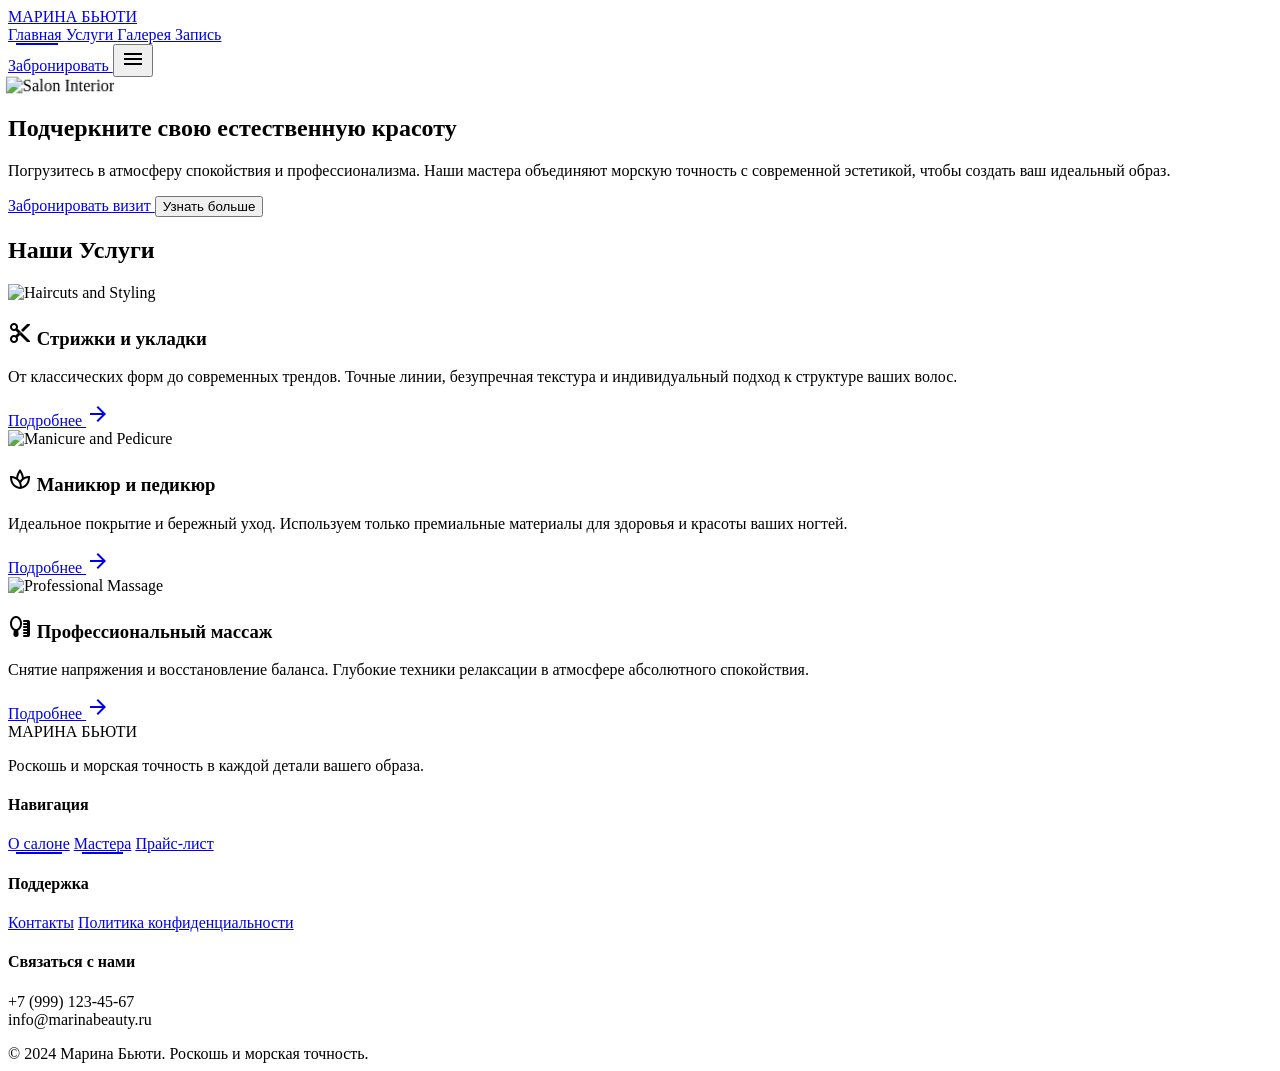
==== index.html @ 4a27c6b5 "Initial commit: МАРИНА БЬЮТИ static site + SuperDesign-inspired motion layer" ====
<!DOCTYPE html>

<html lang="ru"><head>
<meta charset="utf-8"/>
<meta content="width=device-width, initial-scale=1.0" name="viewport"/>
<title>МАРИНА БЬЮТИ | Роскошь и морская точность</title>
<!-- Fonts -->
<link href="https://fonts.googleapis.com" rel="preconnect"/>
<link crossorigin="" href="https://fonts.gstatic.com" rel="preconnect"/>
<link href="https://fonts.googleapis.com/css2?family=Manrope:wght@400;600;700;800&amp;display=swap" rel="stylesheet"/>
<!-- Material Symbols -->
<link href="https://fonts.googleapis.com/css2?family=Material+Symbols+Outlined:wght,FILL@100..700,0..1&amp;display=swap" rel="stylesheet"/>
<link href="https://fonts.googleapis.com/css2?family=Material+Symbols+Outlined:wght,FILL@100..700,0..1&amp;display=swap" rel="stylesheet"/>
<!-- Tailwind CSS -->
<script src="https://cdn.tailwindcss.com?plugins=forms,container-queries"></script>
<!-- Tailwind Config from Style Guidance -->
<script id="tailwind-config">
        tailwind.config = {
          darkMode: "class",
          theme: {
            extend: {
              "colors": {
                      "surface-container": "#e5eeff",
                      "on-tertiary-fixed-variant": "#444749",
                      "surface-container-low": "#eff4ff",
                      "on-primary-container": "#afc1ff",
                      "surface-container-high": "#dce9ff",
                      "outline-variant": "#c3c6d6",
                      "secondary-fixed-dim": "#bec6e0",
                      "secondary-container": "#dae2fd",
                      "error": "#ba1a1a",
                      "secondary": "#565e74",
                      "inverse-on-surface": "#eaf1ff",
                      "on-tertiary": "#ffffff",
                      "primary-fixed": "#dbe1ff",
                      "tertiary-container": "#4e5153",
                      "surface-variant": "#d3e4fe",
                      "inverse-surface": "#213145",
                      "on-surface": "#0b1c30",
                      "on-error": "#ffffff",
                      "surface-dim": "#cbdbf5",
                      "inverse-primary": "#b3c5ff",
                      "surface-tint": "#2156ca",
                      "surface-container-highest": "#d3e4fe",
                      "on-secondary-container": "#5c647a",
                      "on-primary-fixed-variant": "#003ea6",
                      "secondary-fixed": "#dae2fd",
                      "primary-fixed-dim": "#b3c5ff",
                      "tertiary-fixed-dim": "#c4c7c9",
                      "surface": "#f8f9ff",
                      "on-tertiary-fixed": "#191c1e",
                      "on-secondary": "#ffffff",
                      "primary-container": "#0047bb",
                      "error-container": "#ffdad6",
                      "on-secondary-fixed-variant": "#3f465c",
                      "on-background": "#0b1c30",
                      "surface-bright": "#f8f9ff",
                      "tertiary-fixed": "#e0e3e5",
                      "primary": "#00328a",
                      "outline": "#737685",
                      "surface-container-lowest": "#ffffff",
                      "on-surface-variant": "#434653",
                      "on-primary": "#ffffff",
                      "on-secondary-fixed": "#131b2e",
                      "on-error-container": "#93000a",
                      "tertiary": "#373a3c",
                      "on-primary-fixed": "#00174a",
                      "background": "#f8f9ff",
                      "on-tertiary-container": "#c1c4c6"
              },
              "borderRadius": {
                      "DEFAULT": "0.125rem",
                      "lg": "0.25rem",
                      "xl": "0.5rem",
                      "full": "0.75rem"
              },
              "spacing": {
                      "gutter": "24px",
                      "container-max": "1280px",
                      "margin-mobile": "16px",
                      "margin-desktop": "64px",
                      "unit": "8px"
              },
              "fontFamily": {
                      "label-sm": ["Manrope"],
                      "headline-lg": ["Manrope"],
                      "body-md": ["Manrope"],
                      "headline-lg-mobile": ["Manrope"],
                      "headline-xl-mobile": ["Manrope"],
                      "body-lg": ["Manrope"],
                      "headline-xl": ["Manrope"]
              },
              "fontSize": {
                      "label-sm": ["13px", {"lineHeight": "1", "letterSpacing": "0.05em", "fontWeight": "600"}],
                      "headline-lg": ["32px", {"lineHeight": "1.2", "fontWeight": "700"}],
                      "body-md": ["16px", {"lineHeight": "1.6", "fontWeight": "400"}],
                      "headline-lg-mobile": ["24px", {"lineHeight": "1.2", "fontWeight": "700"}],
                      "headline-xl-mobile": ["36px", {"lineHeight": "1.2", "letterSpacing": "-0.02em", "fontWeight": "800"}],
                      "body-lg": ["18px", {"lineHeight": "1.6", "fontWeight": "400"}],
                      "headline-xl": ["48px", {"lineHeight": "1.1", "letterSpacing": "-0.02em", "fontWeight": "800"}]
              }
            }
          }
        }
    </script>
<link href="assets/animations.css" rel="stylesheet"/>
<script defer src="assets/scripts.js"></script>
</head>
<body class="bg-background text-on-background font-body-md antialiased selection:bg-primary-container selection:text-on-primary">
<!-- TopNavBar Shared Component -->
<header class="bg-surface/70 dark:bg-inverse-surface/70 backdrop-blur-xl fixed top-0 w-full z-50 border-b border-white/30 dark:border-outline/20 shadow-sm transition-all duration-300">
<div class="flex justify-between items-center h-20 px-gutter max-w-container-max mx-auto">
<!-- Brand Logo -->
<a class="font-headline-lg text-headline-lg font-extrabold tracking-tighter text-primary dark:text-inverse-primary hover:opacity-80 transition-opacity brand-float" href="#">
                МАРИНА БЬЮТИ
            </a>
<!-- Desktop Navigation -->
<nav class="hidden md:flex items-center space-x-8">
<a class="font-label-sm text-label-sm text-primary dark:text-inverse-primary border-b-2 border-primary pb-1 nav-link" href="index.html" data-route="index.html">
                    Главная
                </a>
<a class="font-label-sm text-label-sm text-on-surface-variant dark:text-on-tertiary-container hover:text-primary transition-colors hover:bg-primary-container/10 dark:hover:bg-primary-fixed/20 rounded-xl px-2 py-1 nav-link" href="price.html" data-route="price.html">
                    Услуги
                </a>
<a class="font-label-sm text-label-sm text-on-surface-variant dark:text-on-tertiary-container hover:text-primary transition-colors hover:bg-primary-container/10 dark:hover:bg-primary-fixed/20 rounded-xl px-2 py-1 nav-link" href="gallery.html" data-route="gallery.html">
                    Галерея
                </a>
<a class="font-label-sm text-label-sm text-on-surface-variant dark:text-on-tertiary-container hover:text-primary transition-colors hover:bg-primary-container/10 dark:hover:bg-primary-fixed/20 rounded-xl px-2 py-1 nav-link" href="booking.html" data-route="booking.html">
                    Запись
                </a>
</nav>
<!-- Trailing Action -->
<a href="booking.html" data-route="booking.html" class="font-label-sm text-label-sm bg-primary-container text-on-primary px-6 py-3 rounded-DEFAULT hover:bg-primary transition-colors duration-200 ease-out active:scale-95 shadow-sm hidden md:block btn-shimmer inline-block">
                Забронировать
            </a>
<!-- Mobile Menu Toggle (Visible only on mobile) -->
<button class="md:hidden text-primary p-2">
<span class="material-symbols-outlined" style="font-variation-settings: 'FILL' 0;">menu</span>
</button>
</div>
</header>
<main class="pt-20"> <!-- Offset for fixed header -->
<!-- Hero Section -->
<section class="relative w-full min-h-[819px] flex items-center bg-surface-variant overflow-hidden" data-reveal>
<!-- Background Image -->
<div class="absolute inset-0 w-full h-full">
<img alt="Salon Interior" class="w-full h-full object-cover object-center opacity-80 hero-parallax" data-alt="A pristine, high-end beauty salon interior flooded with natural daylight. The design reflects a modern nautical elegance, featuring expansive white surfaces, subtle glass partitions, and deep marine blue accent chairs. A feeling of tranquil luxury and immaculate cleanliness permeates the spacious layout. Sophisticated, minimalist lighting fixtures cast a soft, serene glow across the premium styling stations." src="https://lh3.googleusercontent.com/aida-public/[base64]"/>
<!-- Subtle Gradient Overlay -->
<div class="absolute inset-0 bg-gradient-to-r from-surface/90 via-surface/60 to-transparent"></div>
</div>
<!-- Hero Content -->
<div class="relative z-10 max-w-container-max mx-auto px-gutter md:px-margin-desktop w-full">
<div class="max-w-2xl">
<h1 class="font-headline-xl-mobile md:font-headline-xl text-headline-xl-mobile md:text-headline-xl text-on-surface mb-6 drop-shadow-sm" data-reveal data-reveal-delay="1">
                        Подчеркните свою естественную красоту
                    </h1>
<p class="font-body-lg text-body-lg text-on-surface-variant mb-8 max-w-xl">
                        Погрузитесь в атмосферу спокойствия и профессионализма. Наши мастера объединяют морскую точность с современной эстетикой, чтобы создать ваш идеальный образ.
                    </p>
<div class="flex flex-col sm:flex-row gap-4">
<a href="booking.html" data-route="booking.html" class="font-label-sm text-label-sm bg-primary-container text-on-primary px-8 py-4 rounded-DEFAULT hover:bg-primary transition-colors shadow-sm text-center btn-shimmer inline-block">
                            Забронировать визит
                        </a>
<button class="font-label-sm text-label-sm bg-transparent border border-primary text-primary px-8 py-4 rounded-DEFAULT hover:bg-primary/5 transition-colors text-center">
                            Узнать больше
                        </button>
</div>
</div>
</div>
</section>
<!-- Services Summary Section (Bento Grid Style) -->
<section class="py-24 bg-background" data-reveal>
<div class="max-w-container-max mx-auto px-gutter">
<div class="text-center mb-16">
<h2 class="font-headline-lg text-headline-lg text-on-surface mb-4" data-reveal data-reveal-delay="1">Наши Услуги</h2>
<div class="w-16 h-1 bg-primary mx-auto rounded-full"></div>
</div>
<div class="grid grid-cols-1 md:grid-cols-3 gap-8">
<!-- Service Card 1 -->
<div class="group relative bg-surface-container-lowest rounded-lg border border-outline-variant overflow-hidden hover:shadow-[0_8px_30px_rgba(0,71,187,0.08)] transition-all duration-300 flex flex-col h-full kinetic lift">
<div class="h-64 w-full relative overflow-hidden bg-surface-variant">
<img alt="Haircuts and Styling" class="w-full h-full object-cover group-hover:scale-105 transition-transform duration-500" data-alt="A close-up shot of a professional hair stylist's hands delicately working on long, flowing hair. The setting is bright and immaculate, with soft, diffused light highlighting the texture of the hair. The overall aesthetic is clean, elegant, and focused on precision, utilizing a palette of crisp whites and subtle silver tones. The mood is calm and expertly refined." src="https://lh3.googleusercontent.com/aida-public/[base64]"/>
</div>
<div class="p-8 flex-grow flex flex-col justify-between">
<div>
<h3 class="font-headline-lg-mobile text-headline-lg-mobile text-on-surface mb-3 flex items-center gap-2">
<span class="material-symbols-outlined text-primary" style="font-variation-settings: 'FILL' 0;">content_cut</span>
                                    Стрижки и укладки
                                </h3>
<p class="font-body-md text-body-md text-on-surface-variant">
                                    От классических форм до современных трендов. Точные линии, безупречная текстура и индивидуальный подход к структуре ваших волос.
                                </p>
</div>
<a class="inline-flex items-center gap-2 mt-6 font-label-sm text-label-sm text-primary hover:text-primary-fixed-variant transition-colors" href="#">
                                Подробнее
                                <span class="material-symbols-outlined text-sm" style="font-variation-settings: 'FILL' 0;">arrow_forward</span>
</a>
</div>
</div>
<!-- Service Card 2 -->
<div class="group relative bg-surface-container-lowest rounded-lg border border-outline-variant overflow-hidden hover:shadow-[0_8px_30px_rgba(0,71,187,0.08)] transition-all duration-300 flex flex-col h-full kinetic lift">
<div class="h-64 w-full relative overflow-hidden bg-surface-variant">
<img alt="Manicure and Pedicure" class="w-full h-full object-cover group-hover:scale-105 transition-transform duration-500" data-alt="An elegant flat lay composition featuring premium nail care tools, a sleek bottle of translucent polish, and a clean, white towel on a light marble surface. Subtle hints of deep blue accent the edges of the frame. The lighting is pristine and clinical yet inviting, emphasizing hygiene, luxury, and meticulous attention to detail in a high-end salon environment." src="https://lh3.googleusercontent.com/aida-public/[base64]"/>
</div>
<div class="p-8 flex-grow flex flex-col justify-between">
<div>
<h3 class="font-headline-lg-mobile text-headline-lg-mobile text-on-surface mb-3 flex items-center gap-2">
<span class="material-symbols-outlined text-primary" style="font-variation-settings: 'FILL' 0;">spa</span>
                                    Маникюр и педикюр
                                </h3>
<p class="font-body-md text-body-md text-on-surface-variant">
                                    Идеальное покрытие и бережный уход. Используем только премиальные материалы для здоровья и красоты ваших ногтей.
                                </p>
</div>
<a class="inline-flex items-center gap-2 mt-6 font-label-sm text-label-sm text-primary hover:text-primary-fixed-variant transition-colors" href="#">
                                Подробнее
                                <span class="material-symbols-outlined text-sm" style="font-variation-settings: 'FILL' 0;">arrow_forward</span>
</a>
</div>
</div>
<!-- Service Card 3 -->
<div class="group relative bg-surface-container-lowest rounded-lg border border-outline-variant overflow-hidden hover:shadow-[0_8px_30px_rgba(0,71,187,0.08)] transition-all duration-300 flex flex-col h-full kinetic lift">
<div class="h-64 w-full relative overflow-hidden bg-surface-variant">
<img alt="Professional Massage" class="w-full h-full object-cover group-hover:scale-105 transition-transform duration-500" data-alt="A serene massage therapy room characterized by modern minimalism. A crisp white massage table sits centrally against a backdrop of soft, textured wall panels. Subtle, diffused lighting creates an atmosphere of deep relaxation and tranquility. Small, carefully placed nautical elements, like a smooth piece of sea glass, add to the refined, coastal-inspired aesthetic of this luxurious healing space." src="https://lh3.googleusercontent.com/aida-public/[base64]"/>
</div>
<div class="p-8 flex-grow flex flex-col justify-between">
<div>
<h3 class="font-headline-lg-mobile text-headline-lg-mobile text-on-surface mb-3 flex items-center gap-2">
<span class="material-symbols-outlined text-primary" style="font-variation-settings: 'FILL' 0;">self_care</span>
                                    Профессиональный массаж
                                </h3>
<p class="font-body-md text-body-md text-on-surface-variant">
                                    Снятие напряжения и восстановление баланса. Глубокие техники релаксации в атмосфере абсолютного спокойствия.
                                </p>
</div>
<a class="inline-flex items-center gap-2 mt-6 font-label-sm text-label-sm text-primary hover:text-primary-fixed-variant transition-colors" href="#">
                                Подробнее
                                <span class="material-symbols-outlined text-sm" style="font-variation-settings: 'FILL' 0;">arrow_forward</span>
</a>
</div>
</div>
</div>
</div>
</section>
</main>
<!-- Footer Shared Component -->
<footer class="bg-surface-container-highest dark:bg-inverse-surface w-full py-16">
<div class="max-w-container-max mx-auto px-gutter grid grid-cols-1 md:grid-cols-2 lg:grid-cols-4 gap-unit gap-y-12">
<!-- Brand Column -->
<div class="flex flex-col gap-4">
<span class="font-headline-lg text-headline-lg font-bold text-on-surface dark:text-on-surface-variant">
                    МАРИНА БЬЮТИ
                </span>
<p class="font-body-md text-body-md text-on-surface-variant dark:text-on-tertiary-fixed-variant max-w-xs">
                    Роскошь и морская точность в каждой детали вашего образа.
                </p>
</div>
<!-- Links Column 1 -->
<div class="flex flex-col gap-4">
<h4 class="font-label-sm text-label-sm text-primary dark:text-inverse-primary uppercase tracking-wider">Навигация</h4>
<nav class="flex flex-col gap-2">
<a class="font-body-md text-body-md text-on-surface-variant dark:text-on-tertiary-fixed-variant hover:text-primary dark:hover:text-inverse-primary transition-all duration-300 opacity-100 hover:opacity-80 nav-link" href="index.html" data-route="index.html">О салоне</a>
<a class="font-body-md text-body-md text-on-surface-variant dark:text-on-tertiary-fixed-variant hover:text-primary dark:hover:text-inverse-primary transition-all duration-300 opacity-100 hover:opacity-80 nav-link" href="index.html" data-route="index.html">Мастера</a>
<a class="font-body-md text-body-md text-on-surface-variant dark:text-on-tertiary-fixed-variant hover:text-primary dark:hover:text-inverse-primary transition-all duration-300 opacity-100 hover:opacity-80 nav-link" href="price.html" data-route="price.html">Прайс-лист</a>
</nav>
</div>
<!-- Links Column 2 -->
<div class="flex flex-col gap-4">
<h4 class="font-label-sm text-label-sm text-primary dark:text-inverse-primary uppercase tracking-wider">Поддержка</h4>
<nav class="flex flex-col gap-2">
<a class="font-body-md text-body-md text-on-surface-variant dark:text-on-tertiary-fixed-variant hover:text-primary dark:hover:text-inverse-primary transition-all duration-300 opacity-100 hover:opacity-80 nav-link" href="booking.html" data-route="booking.html">Контакты</a>
<a class="font-body-md text-body-md text-on-surface-variant dark:text-on-tertiary-fixed-variant hover:text-primary dark:hover:text-inverse-primary transition-all duration-300 opacity-100 hover:opacity-80" href="#">Политика конфиденциальности</a>
</nav>
</div>
<!-- Contact/Action Column -->
<div class="flex flex-col gap-4">
<h4 class="font-label-sm text-label-sm text-primary dark:text-inverse-primary uppercase tracking-wider">Связаться с нами</h4>
<p class="font-body-md text-body-md text-on-surface-variant">
                    +7 (999) 123-45-67<br/>
                    info@marinabeauty.ru
                </p>
<div class="mt-2">
<span class="font-label-sm text-label-sm text-on-surface-variant">© 2024 Марина Бьюти. Роскошь и морская точность.</span>
</div>
</div>
</div>
</footer>
</body></html>
---- assets/animations.css ----
/* ============================================================
   МАРИНА БЬЮТИ — Motion layer
   Вдохновлено SuperDesign Motion / Kinetic design systems.
   Уважает prefers-reduced-motion.
   ============================================================ */

:root {
  --ease-out-soft: cubic-bezier(0.22, 1, 0.36, 1);
  --ease-in-out-smooth: cubic-bezier(0.65, 0, 0.35, 1);
  --motion-fast: 220ms;
  --motion-base: 480ms;
  --motion-slow: 900ms;
}

/* ---------- Page fade-in on load ---------- */
body {
  opacity: 0;
  animation: page-in var(--motion-base) var(--ease-out-soft) forwards;
}
@keyframes page-in {
  from { opacity: 0; transform: translateY(6px); }
  to   { opacity: 1; transform: translateY(0); }
}

/* ---------- Scroll reveal ----------
   Add data-reveal to any element. JS toggles .is-visible. */
[data-reveal] {
  opacity: 0;
  transform: translateY(28px);
  transition:
    opacity var(--motion-slow) var(--ease-out-soft),
    transform var(--motion-slow) var(--ease-out-soft);
  will-change: opacity, transform;
}
[data-reveal].is-visible {
  opacity: 1;
  transform: translateY(0);
}
[data-reveal-delay="1"] { transition-delay: 80ms;  }
[data-reveal-delay="2"] { transition-delay: 160ms; }
[data-reveal-delay="3"] { transition-delay: 240ms; }
[data-reveal-delay="4"] { transition-delay: 320ms; }
[data-reveal-delay="5"] { transition-delay: 400ms; }

[data-reveal="left"]  { transform: translate3d(-32px, 0, 0); }
[data-reveal="right"] { transform: translate3d( 32px, 0, 0); }
[data-reveal="scale"] { transform: scale(0.94); }
[data-reveal="left"].is-visible,
[data-reveal="right"].is-visible { transform: translate3d(0, 0, 0); }
[data-reveal="scale"].is-visible { transform: scale(1); }

/* ---------- Hero parallax ---------- */
.hero-parallax {
  will-change: transform;
  transition: transform 120ms linear;
}

/* ---------- Subtle float for brand logo ---------- */
.brand-float {
  animation: brand-float 6s var(--ease-in-out-smooth) infinite;
}
@keyframes brand-float {
  0%, 100% { transform: translateY(0); }
  50%      { transform: translateY(-3px); }
}

/* ---------- Shimmer on primary buttons ---------- */
.btn-shimmer {
  position: relative;
  overflow: hidden;
  isolation: isolate;
}
.btn-shimmer::before {
  content: "";
  position: absolute;
  inset: 0;
  background: linear-gradient(
    120deg,
    transparent 30%,
    rgba(255, 255, 255, 0.25) 50%,
    transparent 70%
  );
  transform: translateX(-120%);
  transition: transform 700ms var(--ease-out-soft);
  pointer-events: none;
}
.btn-shimmer:hover::before {
  transform: translateX(120%);
}

/* ---------- Magnetic-ish lift ---------- */
.lift {
  transition:
    transform var(--motion-fast) var(--ease-out-soft),
    box-shadow var(--motion-fast) var(--ease-out-soft);
}
.lift:hover {
  transform: translateY(-3px);
  box-shadow: 0 12px 28px -12px rgba(0, 50, 138, 0.25);
}

/* ---------- Underline draw on nav links ---------- */
.nav-link {
  position: relative;
}
.nav-link::after {
  content: "";
  position: absolute;
  left: 8px;
  right: 8px;
  bottom: -2px;
  height: 2px;
  background: currentColor;
  transform: scaleX(0);
  transform-origin: left center;
  transition: transform 320ms var(--ease-out-soft);
}
.nav-link:hover::after,
.nav-link[aria-current="page"]::after {
  transform: scaleX(1);
}

/* ---------- Gallery item kinetic tilt ---------- */
.kinetic {
  transition:
    transform var(--motion-base) var(--ease-out-soft),
    filter var(--motion-base) var(--ease-out-soft);
}
.kinetic:hover {
  transform: translateY(-6px) scale(1.015);
  filter: saturate(1.05);
}

/* ---------- Decorative blob (optional) ---------- */
.blob {
  position: absolute;
  border-radius: 50%;
  filter: blur(80px);
  opacity: 0.45;
  animation: blob-drift 14s var(--ease-in-out-smooth) infinite;
  pointer-events: none;
}
@keyframes blob-drift {
  0%, 100% { transform: translate(0, 0) scale(1); }
  33%      { transform: translate(20px, -10px) scale(1.05); }
  66%      { transform: translate(-15px, 12px) scale(0.97); }
}

/* ---------- Pulsing accent dot ---------- */
.pulse-dot {
  position: relative;
}
.pulse-dot::after {
  content: "";
  position: absolute;
  inset: -4px;
  border-radius: 50%;
  background: currentColor;
  opacity: 0.4;
  animation: pulse-ring 1.8s var(--ease-out-soft) infinite;
}
@keyframes pulse-ring {
  0%   { transform: scale(0.8); opacity: 0.5; }
  100% { transform: scale(1.8); opacity: 0; }
}

/* ---------- Marquee ---------- */
.marquee {
  overflow: hidden;
  display: flex;
  gap: 3rem;
  mask-image: linear-gradient(to right, transparent, black 8%, black 92%, transparent);
}
.marquee__track {
  display: flex;
  gap: 3rem;
  animation: marquee-scroll 28s linear infinite;
  flex-shrink: 0;
}
@keyframes marquee-scroll {
  from { transform: translateX(0); }
  to   { transform: translateX(-50%); }
}

/* ---------- Reduced motion respect ---------- */
@media (prefers-reduced-motion: reduce) {
  *,
  *::before,
  *::after {
    animation-duration: 0.001ms !important;
    animation-iteration-count: 1 !important;
    transition-duration: 0.001ms !important;
    scroll-behavior: auto !important;
  }
  [data-reveal] { opacity: 1 !important; transform: none !important; }
  body { opacity: 1 !important; transform: none !important; }
}
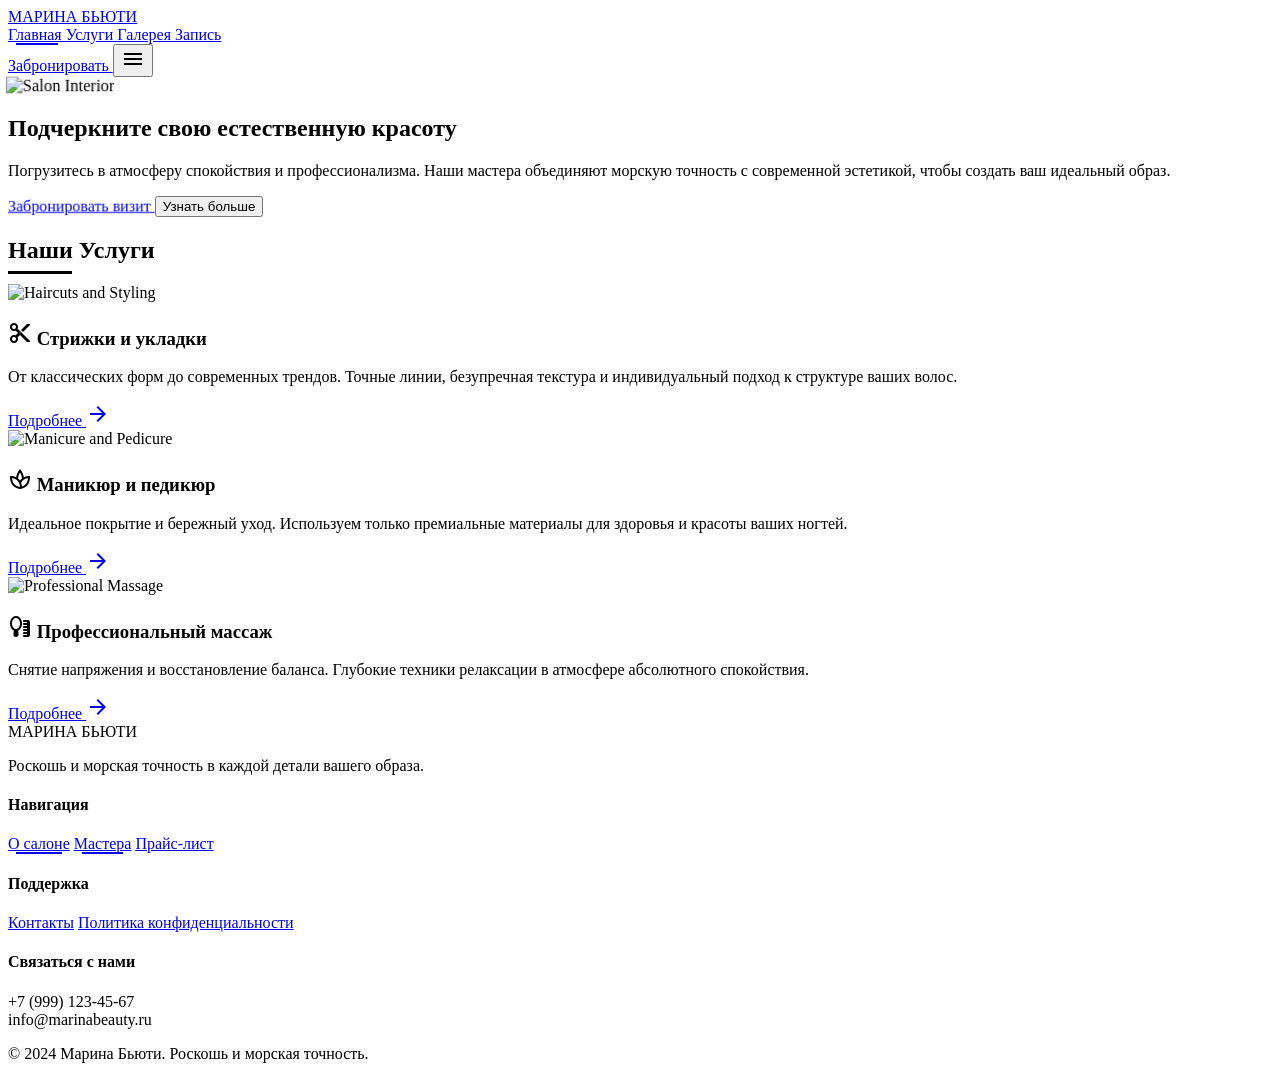
==== commit c4613d73: "feat(motion): targeted per-page animations — stagger reveals, hero blobs, kenburns gallery, price-ro" ====
--- a/index.html
+++ b/index.html
@@ -142,6 +142,8 @@
 <main class="pt-20"> <!-- Offset for fixed header -->
 <!-- Hero Section -->
 <section class="relative w-full min-h-[819px] flex items-center bg-surface-variant overflow-hidden" data-reveal>
+<div class="blob bg-primary-fixed-dim" style="width:520px;height:520px;top:-160px;right:-180px;"></div>
+<div class="blob bg-tertiary-fixed-dim" style="width:380px;height:380px;bottom:-140px;left:-120px;animation-delay:-4s;"></div>
 <!-- Background Image -->
 <div class="absolute inset-0 w-full h-full">
 <img alt="Salon Interior" class="w-full h-full object-cover object-center opacity-80 hero-parallax" data-alt="A pristine, high-end beauty salon interior flooded with natural daylight. The design reflects a modern nautical elegance, featuring expansive white surfaces, subtle glass partitions, and deep marine blue accent chairs. A feeling of tranquil luxury and immaculate cleanliness permeates the spacious layout. Sophisticated, minimalist lighting fixtures cast a soft, serene glow across the premium styling stations." src="https://lh3.googleusercontent.com/aida-public/[base64]"/>
@@ -172,8 +174,8 @@
 <section class="py-24 bg-background" data-reveal>
 <div class="max-w-container-max mx-auto px-gutter">
 <div class="text-center mb-16">
-<h2 class="font-headline-lg text-headline-lg text-on-surface mb-4" data-reveal data-reveal-delay="1">Наши Услуги</h2>
-<div class="w-16 h-1 bg-primary mx-auto rounded-full"></div>
+<h2 class="font-headline-lg text-headline-lg text-on-surface mb-4 inline-block" data-reveal data-reveal-delay="1"><span class="h-underline">Наши Услуги</span></h2>
+
 </div>
 <div class="grid grid-cols-1 md:grid-cols-3 gap-8">
 <!-- Service Card 1 -->
--- a/assets/animations.css
+++ b/assets/animations.css
@@ -180,6 +180,95 @@
 @keyframes marquee-scroll {
   from { transform: translateX(0); }
   to   { transform: translateX(-50%); }
+}
+
+/* ---------- Section heading accent underline ---------- */
+.h-underline {
+  position: relative;
+  display: inline-block;
+}
+.h-underline::after {
+  content: "";
+  position: absolute;
+  left: 0;
+  bottom: -10px;
+  width: 64px;
+  height: 3px;
+  background: currentColor;
+  transform-origin: left center;
+  transform: scaleX(0);
+  transition: transform 700ms var(--ease-out-soft);
+}
+[data-reveal].is-visible .h-underline::after,
+.h-underline.is-visible::after {
+  transform: scaleX(1);
+}
+
+/* ---------- Step number pop ---------- */
+.step-num {
+  transition: transform 320ms var(--ease-out-soft),
+              background-color 320ms var(--ease-out-soft);
+}
+[data-reveal].is-visible .step-num {
+  animation: step-pop 540ms var(--ease-out-soft) both;
+}
+@keyframes step-pop {
+  0%   { transform: scale(0.6); opacity: 0; }
+  60%  { transform: scale(1.12); opacity: 1; }
+  100% { transform: scale(1); }
+}
+
+/* ---------- Image kenburns inside galleries ---------- */
+.kenburns img {
+  transition: transform 1200ms var(--ease-out-soft);
+}
+.kenburns:hover img {
+  transform: scale(1.07) translate(-2%, -2%);
+}
+
+/* ---------- Price row sweep underline ---------- */
+.price-row {
+  position: relative;
+  overflow: hidden;
+}
+.price-row::before {
+  content: "";
+  position: absolute;
+  left: 0;
+  bottom: 0;
+  height: 1px;
+  width: 100%;
+  background: currentColor;
+  opacity: 0.45;
+  transform: scaleX(0);
+  transform-origin: right center;
+  transition: transform 500ms var(--ease-out-soft);
+}
+.price-row:hover::before {
+  transform: scaleX(1);
+  transform-origin: left center;
+}
+
+/* ---------- Filter chip active ripple ---------- */
+.chip-fx {
+  position: relative;
+  overflow: hidden;
+}
+.chip-fx::after {
+  content: "";
+  position: absolute;
+  inset: 0;
+  background: currentColor;
+  opacity: 0;
+  transform: scale(0.4);
+  border-radius: inherit;
+  transition: transform 420ms var(--ease-out-soft), opacity 420ms var(--ease-out-soft);
+  pointer-events: none;
+}
+.chip-fx:active::after {
+  opacity: 0.12;
+  transform: scale(1.2);
+  transition-duration: 0ms;
 }
 
 /* ---------- Reduced motion respect ---------- */
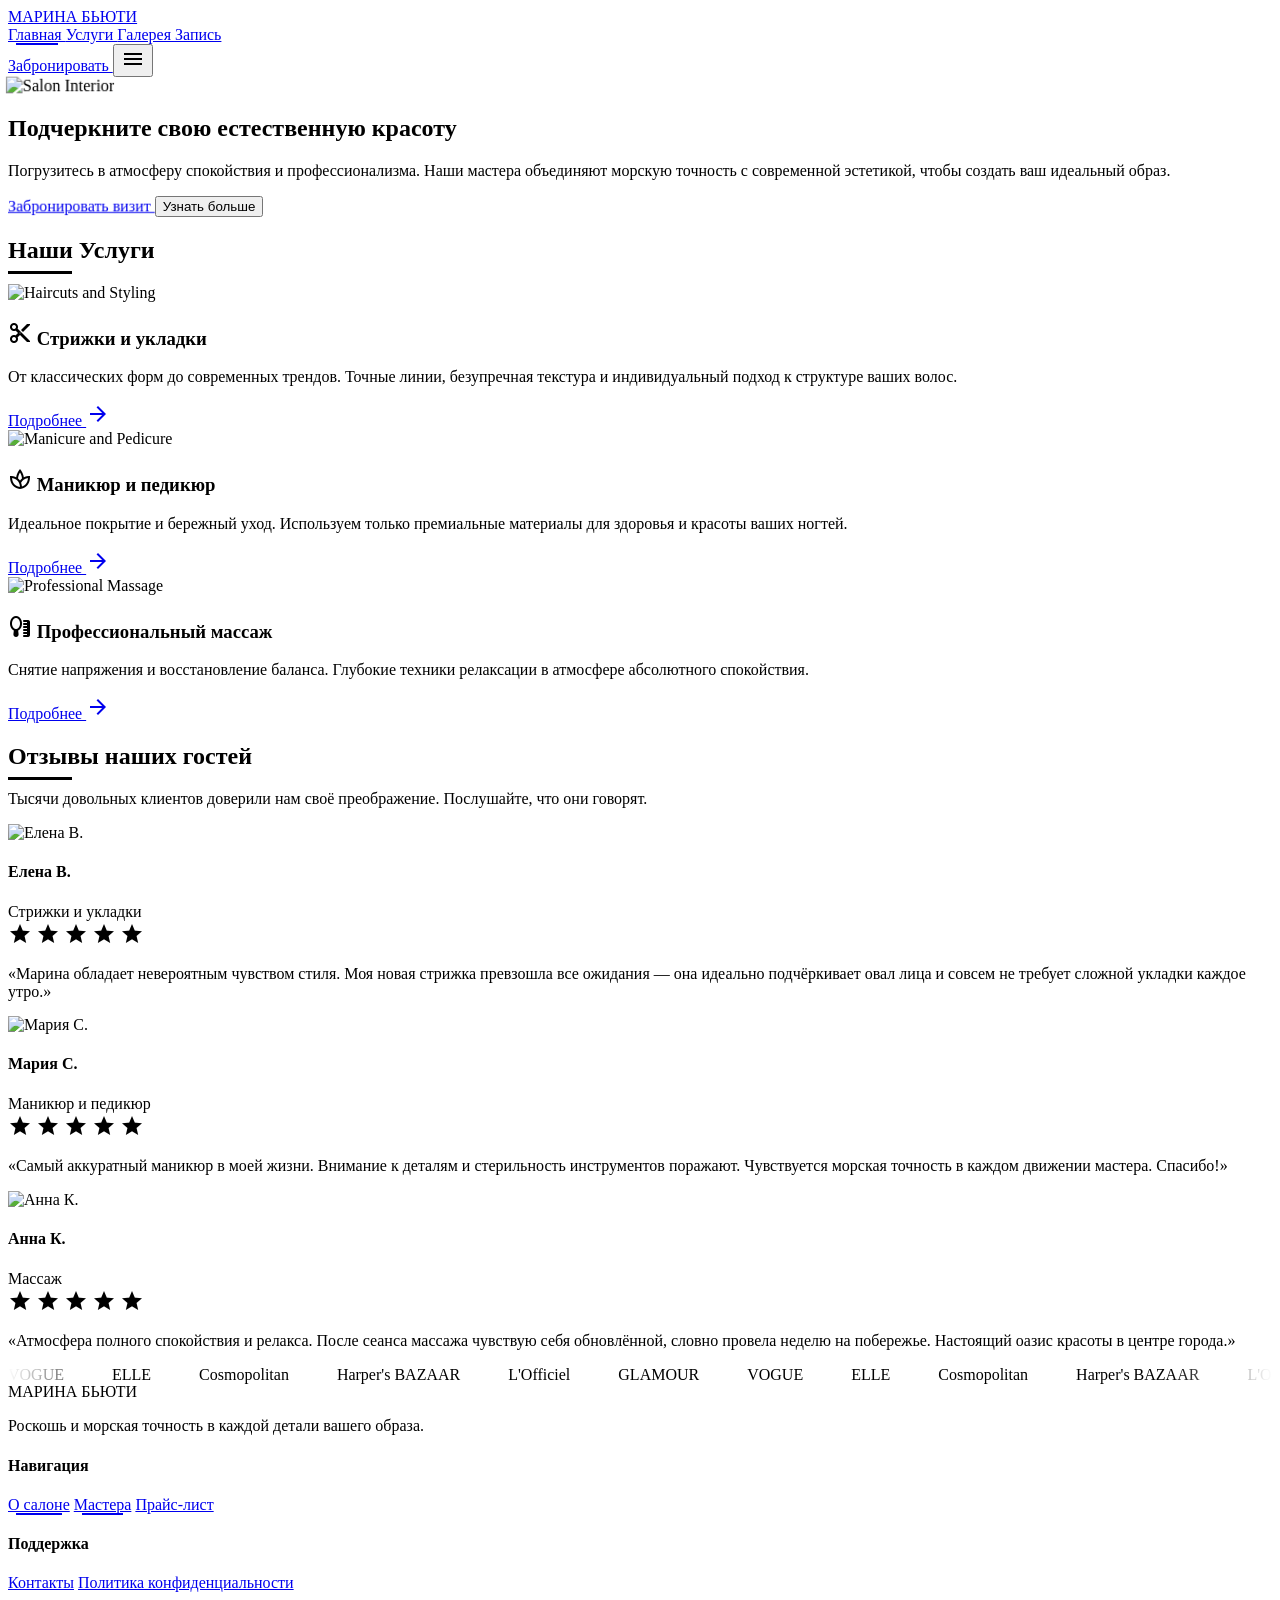
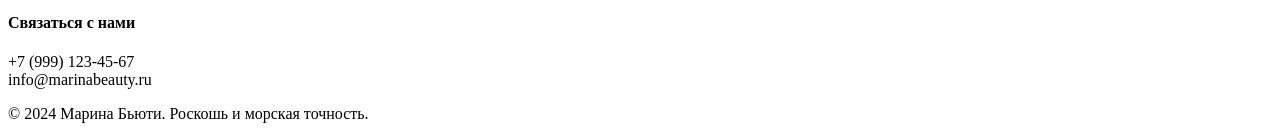
==== commit 1206687c: "feat(home): testimonials section + press marquee — generated via SuperDesign, integrated with site t" ====
--- a/index.html
+++ b/index.html
@@ -244,6 +244,92 @@
 </div>
 </div>
 </section>
+<!-- Testimonials Section (generated via SuperDesign, integrated with our tokens) -->
+<section class="py-24 bg-surface-container-low overflow-hidden" data-reveal>
+<div class="max-w-container-max mx-auto px-gutter">
+<div class="text-center mb-16">
+<h2 class="font-headline-lg text-headline-lg text-on-surface mb-4 inline-block" data-reveal data-reveal-delay="1"><span class="h-underline">Отзывы наших гостей</span></h2>
+<p class="font-body-md text-body-md text-on-surface-variant max-w-xl mx-auto mt-6" data-reveal data-reveal-delay="2">Тысячи довольных клиентов доверили нам своё преображение. Послушайте, что они говорят.</p>
+</div>
+
+<div class="grid grid-cols-1 md:grid-cols-3 gap-8 mb-24">
+<!-- Card 1 -->
+<article class="kinetic lift bg-surface-container-lowest border border-outline-variant rounded-lg p-8 flex flex-col" data-reveal data-reveal-delay="1">
+<div class="flex items-center gap-4 mb-6">
+<img alt="Елена В." class="w-14 h-14 rounded-full object-cover" src="https://images.unsplash.com/photo-1494790108377-be9c29b29330?auto=format&amp;fit=crop&amp;q=80&amp;w=150&amp;h=150"/>
+<div>
+<h4 class="font-body-lg text-body-lg font-bold text-on-surface">Елена В.</h4>
+<span class="font-label-sm text-label-sm text-primary uppercase tracking-wider">Стрижки и укладки</span>
+</div>
+</div>
+<div class="flex gap-0.5 mb-4 text-[#FFC83D]" aria-label="5 из 5">
+<span class="material-symbols-outlined" style="font-variation-settings: 'FILL' 1;">star</span>
+<span class="material-symbols-outlined" style="font-variation-settings: 'FILL' 1;">star</span>
+<span class="material-symbols-outlined" style="font-variation-settings: 'FILL' 1;">star</span>
+<span class="material-symbols-outlined" style="font-variation-settings: 'FILL' 1;">star</span>
+<span class="material-symbols-outlined" style="font-variation-settings: 'FILL' 1;">star</span>
+</div>
+<p class="font-body-md text-body-md text-on-surface-variant italic leading-relaxed">«Марина обладает невероятным чувством стиля. Моя новая стрижка превзошла все ожидания — она идеально подчёркивает овал лица и совсем не требует сложной укладки каждое утро.»</p>
+</article>
+
+<!-- Card 2 -->
+<article class="kinetic lift bg-surface-container-lowest border border-outline-variant rounded-lg p-8 flex flex-col" data-reveal data-reveal-delay="2">
+<div class="flex items-center gap-4 mb-6">
+<img alt="Мария С." class="w-14 h-14 rounded-full object-cover" src="https://images.unsplash.com/photo-1438761681033-6461ffad8d80?auto=format&amp;fit=crop&amp;q=80&amp;w=150&amp;h=150"/>
+<div>
+<h4 class="font-body-lg text-body-lg font-bold text-on-surface">Мария С.</h4>
+<span class="font-label-sm text-label-sm text-primary uppercase tracking-wider">Маникюр и педикюр</span>
+</div>
+</div>
+<div class="flex gap-0.5 mb-4 text-[#FFC83D]" aria-label="5 из 5">
+<span class="material-symbols-outlined" style="font-variation-settings: 'FILL' 1;">star</span>
+<span class="material-symbols-outlined" style="font-variation-settings: 'FILL' 1;">star</span>
+<span class="material-symbols-outlined" style="font-variation-settings: 'FILL' 1;">star</span>
+<span class="material-symbols-outlined" style="font-variation-settings: 'FILL' 1;">star</span>
+<span class="material-symbols-outlined" style="font-variation-settings: 'FILL' 1;">star</span>
+</div>
+<p class="font-body-md text-body-md text-on-surface-variant italic leading-relaxed">«Самый аккуратный маникюр в моей жизни. Внимание к деталям и стерильность инструментов поражают. Чувствуется морская точность в каждом движении мастера. Спасибо!»</p>
+</article>
+
+<!-- Card 3 -->
+<article class="kinetic lift bg-surface-container-lowest border border-outline-variant rounded-lg p-8 flex flex-col" data-reveal data-reveal-delay="3">
+<div class="flex items-center gap-4 mb-6">
+<img alt="Анна К." class="w-14 h-14 rounded-full object-cover" src="https://images.unsplash.com/photo-1544005313-94ddf0286df2?auto=format&amp;fit=crop&amp;q=80&amp;w=150&amp;h=150"/>
+<div>
+<h4 class="font-body-lg text-body-lg font-bold text-on-surface">Анна К.</h4>
+<span class="font-label-sm text-label-sm text-primary uppercase tracking-wider">Массаж</span>
+</div>
+</div>
+<div class="flex gap-0.5 mb-4 text-[#FFC83D]" aria-label="5 из 5">
+<span class="material-symbols-outlined" style="font-variation-settings: 'FILL' 1;">star</span>
+<span class="material-symbols-outlined" style="font-variation-settings: 'FILL' 1;">star</span>
+<span class="material-symbols-outlined" style="font-variation-settings: 'FILL' 1;">star</span>
+<span class="material-symbols-outlined" style="font-variation-settings: 'FILL' 1;">star</span>
+<span class="material-symbols-outlined" style="font-variation-settings: 'FILL' 1;">star</span>
+</div>
+<p class="font-body-md text-body-md text-on-surface-variant italic leading-relaxed">«Атмосфера полного спокойствия и релакса. После сеанса массажа чувствую себя обновлённой, словно провела неделю на побережье. Настоящий оазис красоты в центре города.»</p>
+</article>
+</div>
+
+<!-- Press marquee -->
+<div class="marquee text-on-surface-variant/40">
+<div class="marquee__track">
+<span class="font-headline-lg text-2xl tracking-wider">VOGUE</span>
+<span class="font-headline-lg text-2xl tracking-wider">ELLE</span>
+<span class="font-headline-lg text-2xl tracking-wider">Cosmopolitan</span>
+<span class="font-headline-lg text-2xl tracking-wider">Harper's BAZAAR</span>
+<span class="font-headline-lg text-2xl tracking-wider">L'Officiel</span>
+<span class="font-headline-lg text-2xl tracking-wider">GLAMOUR</span>
+<span aria-hidden="true" class="font-headline-lg text-2xl tracking-wider">VOGUE</span>
+<span aria-hidden="true" class="font-headline-lg text-2xl tracking-wider">ELLE</span>
+<span aria-hidden="true" class="font-headline-lg text-2xl tracking-wider">Cosmopolitan</span>
+<span aria-hidden="true" class="font-headline-lg text-2xl tracking-wider">Harper's BAZAAR</span>
+<span aria-hidden="true" class="font-headline-lg text-2xl tracking-wider">L'Officiel</span>
+<span aria-hidden="true" class="font-headline-lg text-2xl tracking-wider">GLAMOUR</span>
+</div>
+</div>
+</div>
+</section>
 </main>
 <!-- Footer Shared Component -->
 <footer class="bg-surface-container-highest dark:bg-inverse-surface w-full py-16">
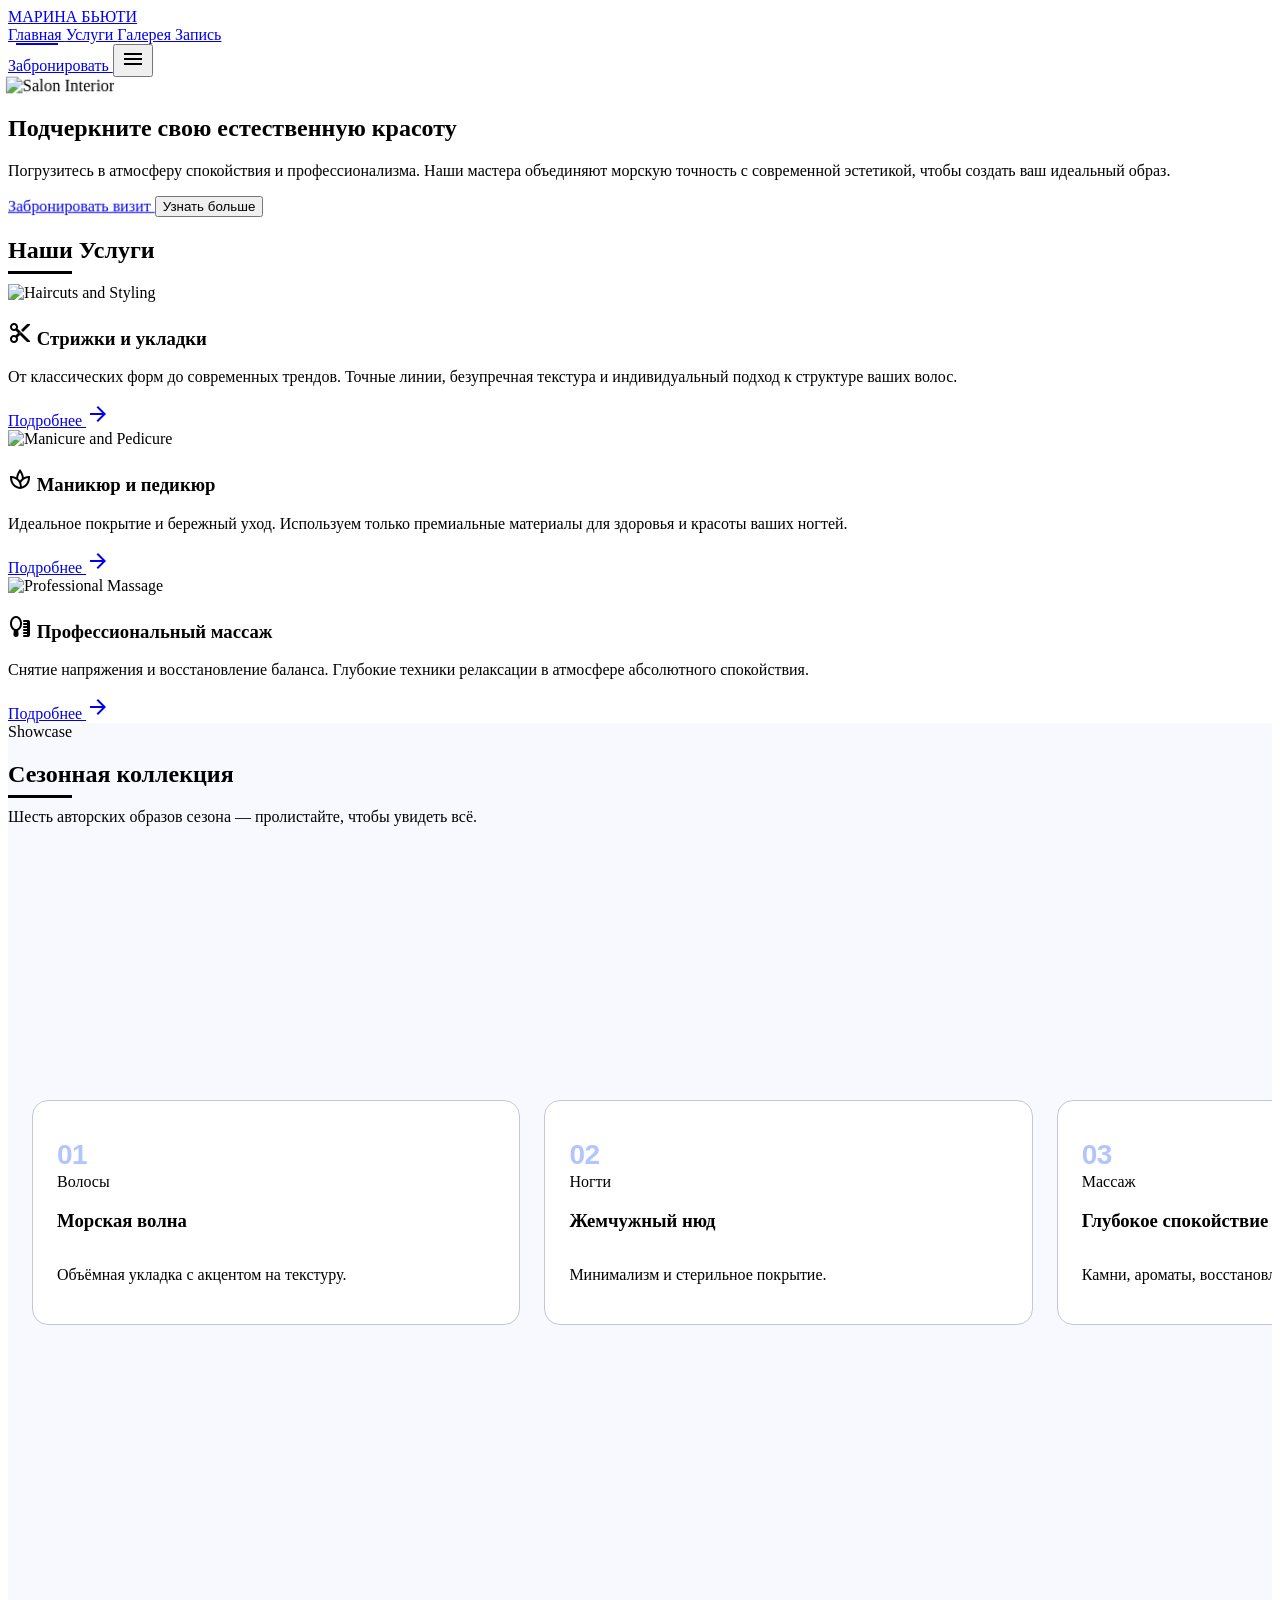
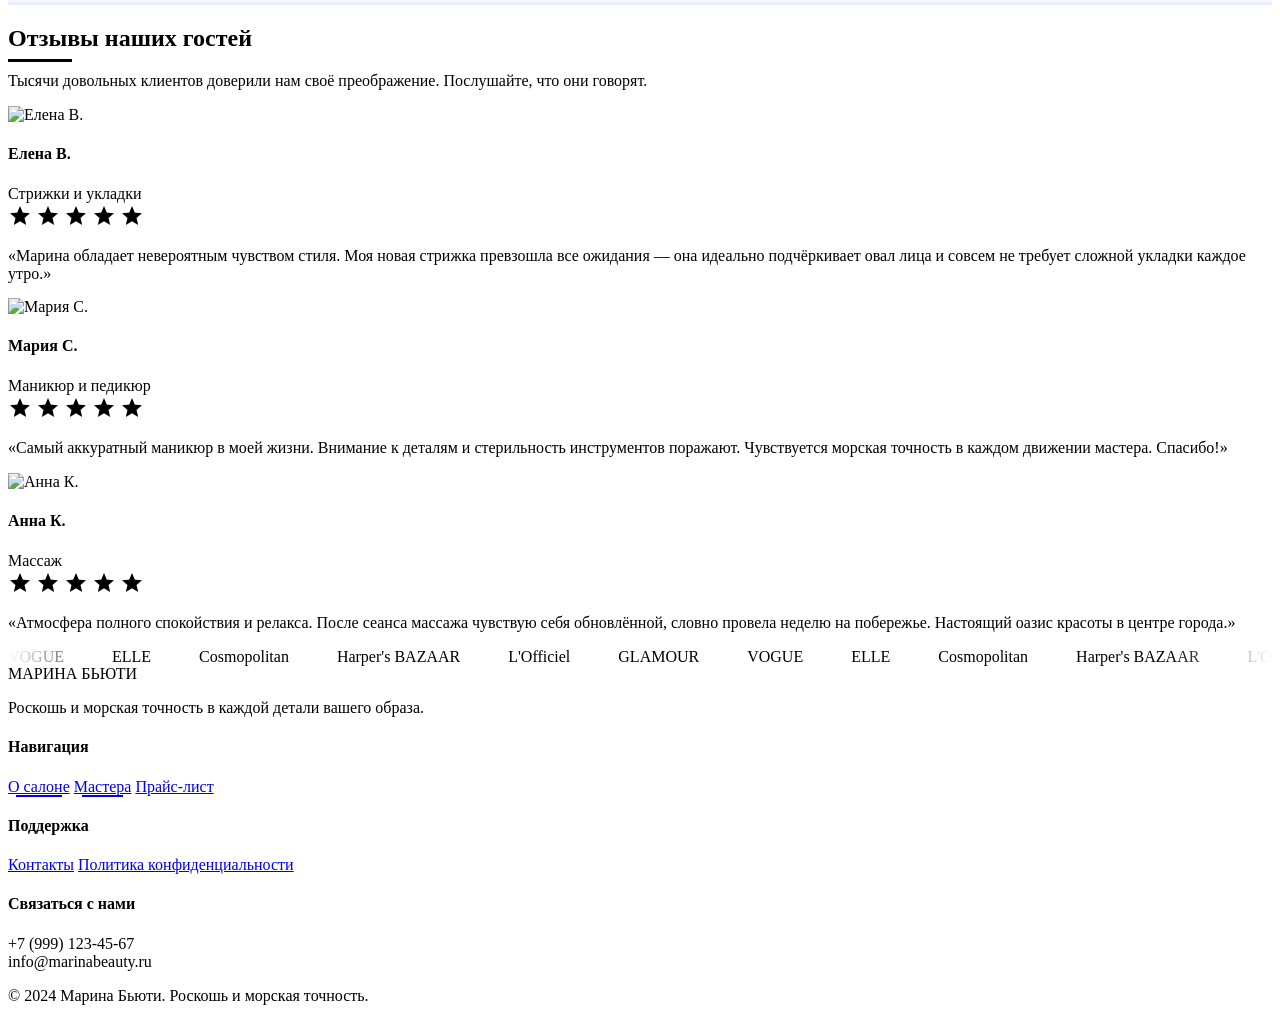
==== commit a81f4de5: "refactor(hpin): move showcase to homepage, redesign minimal flat rounded (light surface, navy text, " ====
--- a/index.html
+++ b/index.html
@@ -105,6 +105,10 @@
     </script>
 <link href="assets/animations.css" rel="stylesheet"/>
 <script defer src="assets/scripts.js"></script>
+<!-- GSAP + ScrollTrigger for horizontal pin showcase -->
+<script src="https://cdn.jsdelivr.net/npm/gsap@3.12.5/dist/gsap.min.js"></script>
+<script src="https://cdn.jsdelivr.net/npm/gsap@3.12.5/dist/ScrollTrigger.min.js"></script>
+<script defer src="assets/horizontal-pin.js"></script>
 </head>
 <body class="bg-background text-on-background font-body-md antialiased selection:bg-primary-container selection:text-on-primary">
 <!-- TopNavBar Shared Component -->
@@ -244,6 +248,77 @@
 </div>
 </div>
 </section>
+<!-- Horizontal Pinned Showcase (light, flat, rounded) -->
+<section class="hpin py-24" data-hpin>
+<div class="max-w-container-max mx-auto px-gutter">
+<div class="text-center mb-12">
+<span class="font-label-sm text-label-sm text-primary uppercase tracking-widest" data-reveal data-reveal-delay="1">Showcase</span>
+<h2 class="font-headline-xl text-headline-xl md:text-headline-xl text-on-surface mt-3 inline-block" data-reveal data-reveal-delay="2"><span class="h-underline">Сезонная коллекция</span></h2>
+<p class="font-body-md text-body-md text-on-surface-variant max-w-xl mx-auto mt-5" data-reveal data-reveal-delay="3">Шесть авторских образов сезона — пролистайте, чтобы увидеть всё.</p>
+</div>
+</div>
+<div class="hpin__pin">
+<div class="hpin__track" data-hpin-track>
+<article class="hpin__panel">
+<div class="hpin__media" style="background-image:url('https://lh3.googleusercontent.com/aida-public/[base64]');"></div>
+<div class="hpin__body">
+<span class="hpin__num">01</span>
+<span class="font-label-sm text-label-sm text-primary uppercase tracking-widest">Волосы</span>
+<h3 class="font-headline-lg text-headline-lg text-on-surface mt-2">Морская волна</h3>
+<p class="font-body-md text-body-md text-on-surface-variant mt-2">Объёмная укладка с акцентом на текстуру.</p>
+</div>
+</article>
+<article class="hpin__panel">
+<div class="hpin__media" style="background-image:url('https://lh3.googleusercontent.com/aida-public/[base64]');"></div>
+<div class="hpin__body">
+<span class="hpin__num">02</span>
+<span class="font-label-sm text-label-sm text-primary uppercase tracking-widest">Ногти</span>
+<h3 class="font-headline-lg text-headline-lg text-on-surface mt-2">Жемчужный нюд</h3>
+<p class="font-body-md text-body-md text-on-surface-variant mt-2">Минимализм и стерильное покрытие.</p>
+</div>
+</article>
+<article class="hpin__panel">
+<div class="hpin__media" style="background-image:url('https://lh3.googleusercontent.com/aida-public/[base64]');"></div>
+<div class="hpin__body">
+<span class="hpin__num">03</span>
+<span class="font-label-sm text-label-sm text-primary uppercase tracking-widest">Массаж</span>
+<h3 class="font-headline-lg text-headline-lg text-on-surface mt-2">Глубокое спокойствие</h3>
+<p class="font-body-md text-body-md text-on-surface-variant mt-2">Камни, ароматы, восстановление.</p>
+</div>
+</article>
+<article class="hpin__panel">
+<div class="hpin__media" style="background-image:url('https://lh3.googleusercontent.com/aida-public/[base64]');"></div>
+<div class="hpin__body">
+<span class="hpin__num">04</span>
+<span class="font-label-sm text-label-sm text-primary uppercase tracking-widest">Стиль</span>
+<h3 class="font-headline-lg text-headline-lg text-on-surface mt-2">Прецизия мастера</h3>
+<p class="font-body-md text-body-md text-on-surface-variant mt-2">Японская сталь, выверенный угол.</p>
+</div>
+</article>
+<article class="hpin__panel">
+<div class="hpin__media" style="background-image:url('https://lh3.googleusercontent.com/aida-public/[base64]');"></div>
+<div class="hpin__body">
+<span class="hpin__num">05</span>
+<span class="font-label-sm text-label-sm text-primary uppercase tracking-widest">Атмосфера</span>
+<h3 class="font-headline-lg text-headline-lg text-on-surface mt-2">Coastal Light</h3>
+<p class="font-body-md text-body-md text-on-surface-variant mt-2">Свет, белый, и оттенки моря.</p>
+</div>
+</article>
+<article class="hpin__panel hpin__panel--cta">
+<div class="hpin__body">
+<span class="hpin__num">06</span>
+<span class="font-label-sm text-label-sm text-primary uppercase tracking-widest">Финал</span>
+<h3 class="font-headline-lg text-headline-lg text-on-surface mt-2">Запишитесь сейчас</h3>
+<p class="font-body-md text-body-md text-on-surface-variant mt-2 mb-6">Выберите услугу, мастера и удобное время.</p>
+<a href="booking.html" data-route="booking.html" class="btn-shimmer inline-block bg-primary-container text-on-primary px-6 py-3 rounded-lg font-label-sm text-label-sm">Забронировать визит</a>
+</div>
+</article>
+</div>
+</div>
+<div class="max-w-container-max mx-auto px-gutter mt-8">
+<div class="hpin__progress" aria-hidden="true"><div class="hpin__progress-fill" data-hpin-progress></div></div>
+</div>
+</section>
 <!-- Testimonials Section (generated via SuperDesign, integrated with our tokens) -->
 <section class="py-24 bg-surface-container-low overflow-hidden" data-reveal>
 <div class="max-w-container-max mx-auto px-gutter">
--- a/assets/animations.css
+++ b/assets/animations.css
@@ -270,6 +270,116 @@
   transform: scale(1.2);
   transition-duration: 0ms;
 }
+
+/* ============================================================
+   Horizontal pinned showcase (.hpin) — minimal flat rounded
+   Light surface, navy text, soft 24px gutters between cards.
+   ============================================================ */
+.hpin {
+  position: relative;
+  background: #f8f9ff; /* surface */
+}
+.hpin__pin {
+  position: relative;
+  height: calc(100vh - 80px); /* leave room for fixed 80px header */
+  min-height: 560px;
+  max-height: 760px;
+  overflow: hidden;
+  display: flex;
+  align-items: center;
+  padding-left: max(24px, calc((100vw - 1280px) / 2 + 24px));
+}
+.hpin__track {
+  display: flex;
+  gap: 24px;
+  will-change: transform;
+}
+.hpin__panel {
+  flex: 0 0 clamp(320px, 38vw, 520px);
+  height: calc(100% - 32px);
+  background: #ffffff; /* surface-container-lowest */
+  border: 1px solid #c3c6d6; /* outline-variant */
+  border-radius: 1rem; /* big flat radius */
+  display: flex;
+  flex-direction: column;
+  overflow: hidden;
+  transition: transform 320ms var(--ease-out-soft),
+              border-color 320ms var(--ease-out-soft);
+}
+.hpin__panel:hover {
+  transform: translateY(-4px);
+  border-color: #00328a;
+}
+.hpin__media {
+  flex: 1 1 auto;
+  min-height: 0;
+  background-size: cover;
+  background-position: center;
+  border-radius: 0.75rem;
+  margin: 20px 20px 0;
+}
+.hpin__body {
+  padding: 20px 24px 24px;
+  display: flex;
+  flex-direction: column;
+  align-items: flex-start;
+}
+.hpin__num {
+  font-family: 'Manrope', sans-serif;
+  font-weight: 800;
+  font-size: 28px;
+  color: #b3c5ff; /* primary-fixed-dim */
+  letter-spacing: -0.02em;
+  margin-bottom: 4px;
+  line-height: 1;
+}
+.hpin__panel--cta {
+  background: #00328a; /* primary */
+  border-color: #00328a;
+  justify-content: center;
+  text-align: left;
+}
+.hpin__panel--cta .hpin__body { padding: 32px; }
+.hpin__panel--cta .hpin__num   { color: #7bd1fa; }
+.hpin__panel--cta h3           { color: #ffffff !important; }
+.hpin__panel--cta p            { color: rgba(255,255,255,0.75) !important; }
+.hpin__panel--cta span         { color: #b3c5ff !important; }
+
+.hpin__progress {
+  height: 3px;
+  background: #e5eeff; /* surface-container */
+  border-radius: 999px;
+  overflow: hidden;
+}
+.hpin__progress-fill {
+  height: 100%;
+  width: 100%;
+  background: #00328a;
+  transform: scaleX(0);
+  transform-origin: left center;
+  transition: transform 80ms linear;
+  border-radius: inherit;
+}
+
+/* Mobile / reduced fallback: native horizontal scroll-snap, no pin */
+.hpin--reduced .hpin__pin {
+  height: auto;
+  max-height: none;
+  overflow-x: auto;
+  scroll-snap-type: x mandatory;
+  -webkit-overflow-scrolling: touch;
+  padding: 0 24px 8px;
+}
+.hpin--reduced .hpin__track {
+  transform: none !important;
+}
+.hpin--reduced .hpin__panel {
+  flex: 0 0 80vw;
+  max-width: 360px;
+  height: 460px;
+  scroll-snap-align: start;
+}
+.hpin--reduced .hpin__progress { display: none; }
 
 /* ---------- Reduced motion respect ---------- */
 @media (prefers-reduced-motion: reduce) {
